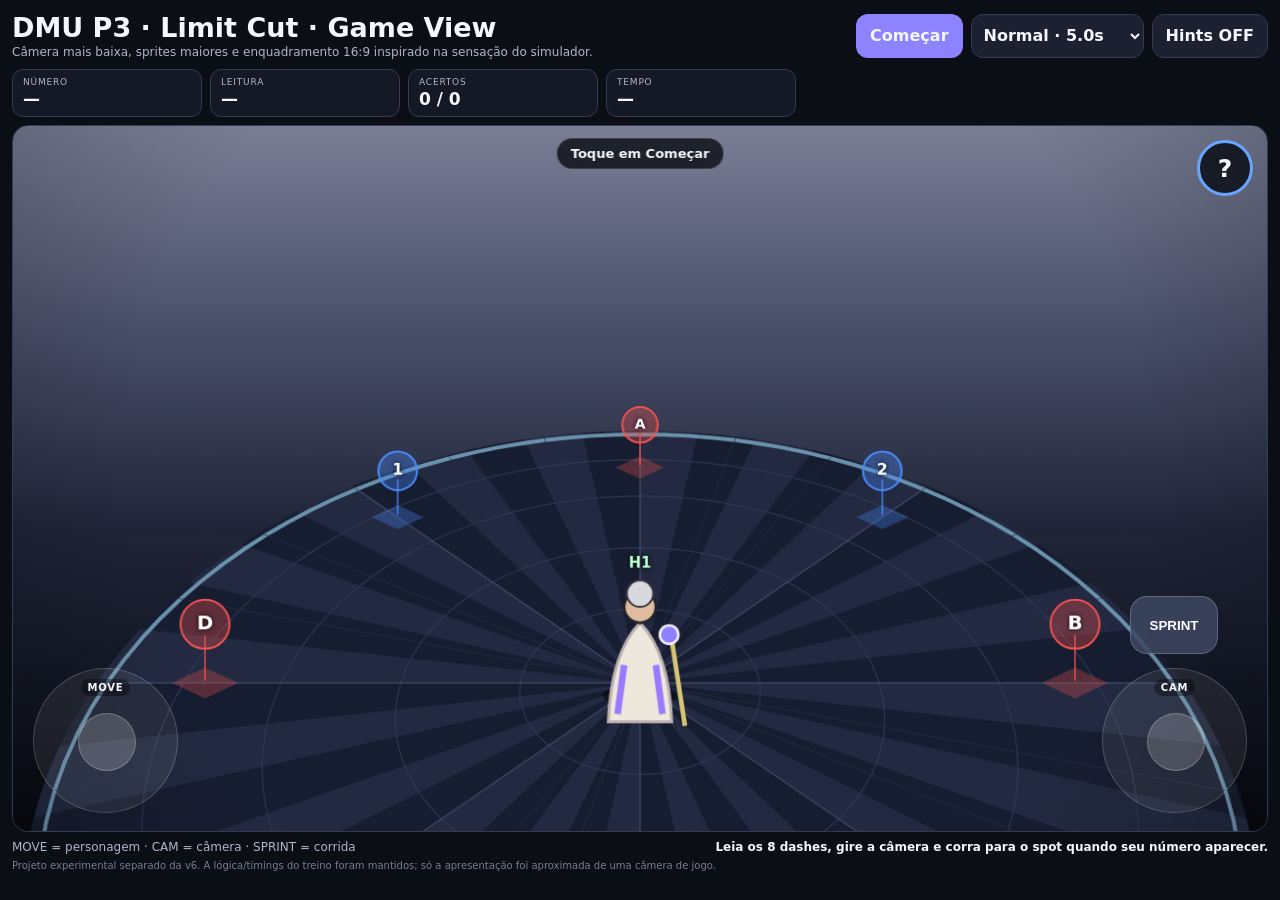
==== index.html @ 50ae3457 "Add DMU Limit Cut Game View prototype" ====
<!doctype html>
<html lang="pt-BR">
<head>
<meta charset="utf-8">
<meta name="viewport" content="width=device-width,initial-scale=1,viewport-fit=cover">
<meta name="theme-color" content="#10131c">
<title>DMU Limit Cut — Game View</title>
<style>
:root{color-scheme:dark;--bg:#0b0e14;--panel:#151a27;--line:#343c52;--text:#f5f7ff;--muted:#aeb6ca;--accent:#8e83ff}
*{box-sizing:border-box}html,body{margin:0;background:var(--bg);color:var(--text);font-family:Inter,system-ui,-apple-system,"Segoe UI",sans-serif;overscroll-behavior:none}body{padding:12px}.app{width:min(1420px,100%);margin:auto}.top{display:flex;justify-content:space-between;gap:12px;align-items:center;flex-wrap:wrap;margin-bottom:10px}.title{font-size:clamp(19px,3vw,27px);font-weight:900}.sub{font-size:12px;color:var(--muted);margin-top:2px}.tools{display:flex;gap:8px;flex-wrap:wrap}.tools>*{min-height:44px;border:1px solid var(--line);border-radius:12px;background:#1b2130;color:var(--text);font:inherit;font-weight:700;padding:0 13px}.tools button.primary{background:var(--accent);border-color:transparent}.tools select{padding:0 8px}.hud{display:grid;grid-template-columns:repeat(4,minmax(0,190px));gap:8px;margin-bottom:8px}.card{background:rgba(21,26,39,.94);border:1px solid var(--line);border-radius:11px;padding:7px 10px}.k{font-size:9px;color:var(--muted);text-transform:uppercase;letter-spacing:.09em}.v{font-size:17px;font-weight:900;margin-top:2px}.stage{position:relative;overflow:hidden;border:1px solid var(--line);border-radius:16px;background:#080a10;touch-action:none;user-select:none}.stage canvas{display:block;width:100%;height:auto;aspect-ratio:16/9}.banner{position:absolute;top:12px;left:50%;transform:translateX(-50%);padding:7px 13px;border-radius:999px;background:rgba(7,9,15,.78);border:1px solid rgba(255,255,255,.14);backdrop-filter:blur(7px);font-size:13px;font-weight:900;pointer-events:none}.badge{position:absolute;right:14px;top:14px;width:56px;height:56px;border-radius:50%;display:grid;place-items:center;background:rgba(15,19,29,.9);border:3px solid #68a5ff;font-size:25px;font-weight:900;pointer-events:none}.badge.even{border-color:#ff667b}.joy{position:absolute;bottom:18px;width:145px;height:145px;border-radius:50%;background:rgba(255,255,255,.07);border:1px solid rgba(255,255,255,.18);touch-action:none}.joy.move{left:20px}.joy.cam{right:20px}.joy:after{content:"";position:absolute;left:50%;top:50%;width:56px;height:56px;margin:-28px;border-radius:50%;background:rgba(255,255,255,.18);border:1px solid rgba(255,255,255,.22);transform:translate(var(--jx,0),var(--jy,0))}.jl{position:absolute;top:10px;left:50%;transform:translateX(-50%);font-size:10px;font-weight:900;letter-spacing:.08em;background:rgba(0,0,0,.38);padding:3px 7px;border-radius:99px}.sprint{position:absolute;right:49px;bottom:177px;width:88px;height:58px;border-radius:17px;border:1px solid rgba(255,255,255,.2);background:rgba(62,72,98,.86);color:white;font-weight:900}.sprint.on{background:#8e83ff}.info{display:flex;justify-content:space-between;gap:12px;margin-top:8px;color:var(--muted);font-size:12px}.msg{font-weight:750;color:var(--text);text-align:right}.credit{font-size:10px;color:#747d92;margin-top:6px}@media(max-width:700px){body{padding:6px}.hud{grid-template-columns:repeat(4,1fr)}.card{padding:5px 6px}.v{font-size:13px}.k{font-size:8px}.top{margin-bottom:6px}.title{font-size:17px}.sub{display:none}.tools{width:100%}.tools>*{flex:1 1 auto;min-height:38px;font-size:12px}.joy{width:100px;height:100px;bottom:8px}.joy.move{left:8px}.joy.cam{right:8px}.joy:after{width:42px;height:42px;margin:-21px}.jl{top:5px;font-size:8px}.sprint{right:25px;bottom:116px;width:64px;height:42px;font-size:10px}.info{display:block}.msg{text-align:left;margin-top:3px}.stage:before{content:"Melhor em modo paisagem";position:absolute;left:50%;bottom:5px;transform:translateX(-50%);font-size:8px;background:rgba(0,0,0,.42);padding:2px 6px;border-radius:99px;pointer-events:none}}
</style>
</head>
<body>
<div class="app">
  <div class="top">
    <div><div class="title">DMU P3 · Limit Cut · Game View</div><div class="sub">Câmera mais baixa, sprites maiores e enquadramento 16:9 inspirado na sensação do simulador.</div></div>
    <div class="tools"><button class="primary" id="start">Começar</button><select id="difficulty"><option value="6500">Learning · 6.5s</option><option value="5000" selected>Normal · 5.0s</option><option value="4000">Tight · 4.0s</option></select><button id="hint">Hints OFF</button></div>
  </div>
  <div class="hud"><div class="card"><div class="k">Número</div><div class="v" id="num">—</div></div><div class="card"><div class="k">Leitura</div><div class="v" id="spin">—</div></div><div class="card"><div class="k">Acertos</div><div class="v" id="score">0 / 0</div></div><div class="card"><div class="k">Tempo</div><div class="v" id="time">—</div></div></div>
  <div class="stage" id="stage" tabindex="0">
    <canvas id="game" width="1280" height="720"></canvas><div class="banner" id="banner">Toque em Começar</div><div class="badge" id="badge">?</div>
    <div class="joy move" id="move"><div class="jl">MOVE</div></div><div class="joy cam" id="cam"><div class="jl">CAM</div></div><button class="sprint" id="sprint">SPRINT</button>
  </div>
  <div class="info"><div>MOVE = personagem · CAM = câmera · SPRINT = corrida</div><div class="msg" id="msg">Leia os 8 dashes, gire a câmera e corra para o spot quando seu número aparecer.</div></div>
  <div class="credit">Projeto experimental separado da v6. A lógica/timings do treino foram mantidos; só a apresentação foi aproximada de uma câmera de jogo.</div>
</div>
<script>
(()=>{'use strict';
const $=id=>document.getElementById(id),cv=$('game'),c=cv.getContext('2d'),stage=$('stage'),start=$('start'),difficulty=$('difficulty'),hint=$('hint'),sprint=$('sprint'),move=$('move'),cam=$('cam'),banner=$('banner'),badge=$('badge'),num=$('num'),spin=$('spin'),score=$('score'),time=$('time'),msg=$('msg');
const W=1280,H=720,R=100,DODGE=81,SAFE=16,PREP=1600,DASHMS=760,DASHES=8,marks=[['A',0],['2',45],['B',90],['3',135],['C',180],['4',225],['D',270],['1',315]],cols={A:'#ef5350',B:'#ef5350',C:'#ef5350',D:'#ef5350','1':'#4b8cff','2':'#4b8cff','3':'#4b8cff','4':'#4b8cff'};
const st={phase:'idle',sc:null,p:{x:0,z:0},yaw:0,jx:0,jy:0,cx:0,mp:null,cp:null,keys:new Set(),sprint:0,prep:0,dstart:0,dend:0,snap:0,moveMs:5000,dash:0,hints:false,ok:0,tries:0,entered:null,on:false,last:performance.now()};
const norm=a=>((a%360)+360)%360,clamp=(v,a,b)=>Math.max(a,Math.min(b,v)),pt=(a,r)=>{a*=Math.PI/180;return{x:r*Math.sin(a),z:-r*Math.cos(a)}},rel=a=>norm(a+180),dist=(a,b)=>Math.hypot(a.x-b.x,a.z-b.z);
function solve(o,rot,n){return norm(rel(o)+(rot==='CCW'?1:-1)*(45*n-22.5))}function deal(){const o=marks[Math.floor(Math.random()*8)][1],rot=Math.random()<.5?'CW':'CCW',n=1+Math.floor(Math.random()*8);return{o,rot,n,t:solve(o,rot,n)}}
function round(){const now=performance.now();st.sc=deal();st.phase='prep';st.p={x:0,z:0};st.yaw=0;st.moveMs=Math.max(3000,+difficulty.value||5000);st.prep=now+PREP;st.dash=0;st.entered=null;st.on=false;st.sprint=0;sprint.classList.remove('on');badge.textContent='?';badge.classList.remove('even');num.textContent=spin.textContent='—';time.textContent='READY';banner.textContent='GET READY';msg.textContent='Use MOVE para andar e CAM para girar a câmera.';start.textContent='Retry';stage.focus({preventScroll:true})}
function read(now){st.phase='read';st.dstart=now;st.dend=now+DASHES*DASHMS;st.dash=1;banner.textContent='WATCH THE DASHES';spin.textContent=st.hints?st.sc.rot:'WATCH';time.textContent='READ';msg.textContent='Observe o primeiro dash e descubra sozinho o sentido do giro.'}
function go(now){st.phase='move';st.snap=now+st.moveMs;st.entered=null;badge.textContent=st.sc.n;badge.classList.toggle('even',st.sc.n%2===0);num.textContent='#'+st.sc.n;spin.textContent=st.hints?st.sc.rot:'DECIDE';banner.textContent='#'+st.sc.n+' — MOVE';msg.textContent='Resolva o número e corra para o spot antes do snapshot.'}
function finish(now){const t=pt(st.sc.t,DODGE),d=dist(st.p,t),ok=d<=SAFE;st.phase='result';st.tries++;if(ok)st.ok++;score.textContent=st.ok+' / '+st.tries;banner.textContent=ok?'✓ SAFE':'✕ WIPE';spin.textContent=st.sc.rot;const r=st.entered?(st.entered-(st.snap-st.moveMs))/1000:null;time.textContent=r!=null?r.toFixed(2)+'s':'—';msg.textContent=ok?'Acertou #'+st.sc.n+(r!=null?' · '+r.toFixed(2)+'s':'')+'.':'Wipe — o spot correto foi revelado.'}
function rotate(d){st.yaw+=d;if(Math.abs(st.yaw)>Math.PI*4)st.yaw=Math.atan2(Math.sin(st.yaw),Math.cos(st.yaw))}
function update(dt,now){let x=st.jx,y=st.jy;if(st.keys.has('a')||st.keys.has('arrowleft'))x--;if(st.keys.has('d')||st.keys.has('arrowright'))x++;if(st.keys.has('w')||st.keys.has('arrowup'))y--;if(st.keys.has('s')||st.keys.has('arrowdown'))y++;let m=Math.hypot(x,y);if(m>1){x/=m;y/=m}if(Math.abs(st.cx)>.12)rotate(st.cx*dt*2.6);const ca=Math.cos(st.yaw),sa=Math.sin(st.yaw),spd=now<st.sprint?95:68;if(st.phase!=='result'){st.p.x+=(ca*x+sa*y)*spd*dt;st.p.z+=(-sa*x+ca*y)*spd*dt;let r=Math.hypot(st.p.x,st.p.z);if(r>R-4){st.p.x*=96/r;st.p.z*=96/r}}if(st.phase==='prep'&&now>=st.prep)read(now);if(st.phase==='read'){let e=Math.max(0,now-st.dstart);st.dash=Math.min(8,Math.floor(e/DASHMS)+1);banner.textContent='DASH '+st.dash+' / 8';time.textContent='D'+st.dash;spin.textContent=st.hints?st.sc.rot:'WATCH';if(now>=st.dend)go(now)}else if(st.phase==='move'){let t=pt(st.sc.t,DODGE);st.on=dist(st.p,t)<=SAFE;if(st.on&&st.entered==null)st.entered=now;let rem=Math.max(0,st.snap-now);time.textContent=(rem/1000).toFixed(1)+'s';banner.textContent=rem<=3000&&rem>0?Math.ceil(rem/1000)+'… '+(st.on?'SPOT OK':'MOVE'):st.on?'✓ SPOT OK — HOLD':'#'+st.sc.n+' — MOVE';if(now>=st.snap)finish(now)}}
function camcoord(x,z){let dx=x-st.p.x,dz=z-st.p.z,ca=Math.cos(st.yaw),sa=Math.sin(st.yaw);return{right:ca*dx-sa*dz,forward:-sa*dx-ca*dz}}
function proj(x,z,h=0){let q=camcoord(x,z),s=clamp(1/(1+q.forward/210),.48,2.05);return{x:W/2+q.right*5.55*s,y:H*.79-q.forward*3.8*s-h*1.42*s,s,d:q.forward}}
function poly(p,fill,stroke,w=1,a=1){if(p.length<3)return;c.save();c.globalAlpha=a;c.beginPath();c.moveTo(p[0].x,p[0].y);for(let i=1;i<p.length;i++)c.lineTo(p[i].x,p[i].y);c.closePath();if(fill){c.fillStyle=fill;c.fill()}if(stroke){c.strokeStyle=stroke;c.lineWidth=w;c.stroke()}c.restore()}function line(p,col,w=1,a=1){c.save();c.globalAlpha=a;c.strokeStyle=col;c.lineWidth=w;c.lineJoin='round';c.lineCap='round';c.beginPath();c.moveTo(p[0].x,p[0].y);for(let i=1;i<p.length;i++)c.lineTo(p[i].x,p[i].y);c.stroke();c.restore()}function circ(x,y,r,fill,stroke=null,w=1,a=1){c.save();c.globalAlpha=a;c.beginPath();c.arc(x,y,r,0,Math.PI*2);c.fillStyle=fill;c.fill();if(stroke){c.strokeStyle=stroke;c.lineWidth=w;c.stroke()}c.restore()}function ell(x,y,rx,ry,fill,a=1){c.save();c.globalAlpha=a;c.beginPath();c.ellipse(x,y,rx,ry,0,0,Math.PI*2);c.fillStyle=fill;c.fill();c.restore()}function txt(t,x,y,size,col='#fff',weight='800'){c.save();c.fillStyle=col;c.font=weight+' '+size+'px system-ui';c.textAlign='center';c.textBaseline='middle';c.shadowColor='rgba(0,0,0,.85)';c.shadowBlur=5;c.fillText(t,x,y);c.restore()}
function gc(x,z,r,fill,stroke,w=1,a=1){let p=[];for(let i=0;i<40;i++){let q=i/40*Math.PI*2;p.push(proj(x+Math.cos(q)*r,z+Math.sin(q)*r))}poly(p,fill,stroke,w,a)}function lane(a,b,half,on){let dx=b.x-a.x,dz=b.z-a.z,L=Math.hypot(dx,dz)||1,nx=-dz/L*half,nz=dx/L*half;poly([proj(a.x+nx,a.z+nz),proj(b.x+nx,b.z+nz),proj(b.x-nx,b.z-nz),proj(a.x-nx,a.z-nz)],on?'rgba(190,74,234,.34)':'rgba(190,74,234,.06)',on?'#e09aff':'#74468c',on?3:1,on?1:.4)}
function floor(){let g=c.createLinearGradient(0,0,0,H);g.addColorStop(0,'#7a7f96');g.addColorStop(.3,'#484e68');g.addColorStop(.57,'#202538');g.addColorStop(1,'#070910');c.fillStyle=g;c.fillRect(0,0,W,H);for(let i=0;i<40;i++){let a0=i/40*Math.PI*2,a1=(i+1)/40*Math.PI*2,p=[proj(0,0)];for(let j=0;j<=4;j++){let a=a0+(a1-a0)*j/4;p.push(proj(Math.cos(a)*R,Math.sin(a)*R))}poly(p,i%2?'#171d30':'#222940')}for(let rr of [22,44,66,84,98]){let p=[];for(let i=0;i<=96;i++){let a=i/96*Math.PI*2;p.push(proj(Math.cos(a)*rr,Math.sin(a)*rr))}line(p,rr===98?'#6f98b4':'#33415d',rr===98?4:1.2,rr===98?.95:.78)}for(let i=0;i<24;i++){let a=i*Math.PI/12;line([proj(0,0),proj(Math.cos(a)*99,Math.sin(a)*99)],i%3===0?'#435673':'#273149',i%3===0?1.5:1,.7)}}
function way(mark,a){let p=pt(a,80),g=proj(p.x,p.z),s=clamp(g.s,.58,1.75),col=cols[mark];c.save();c.translate(g.x,g.y);c.scale(1,.46);c.rotate(Math.PI/4);c.globalAlpha=.3;c.fillStyle=col;c.fillRect(-24*s,-24*s,48*s,48*s);c.restore();line([{x:g.x,y:g.y-3},{x:g.x,y:g.y-48*s}],col,2,.65);circ(g.x,g.y-60*s,25*s,col+'55',col,2);txt(mark,g.x,g.y-60*s,20*s)}
function boss(x,z){let g=proj(x,z),s=clamp(g.s,.62,1.9)*1.38;ell(g.x,g.y+5,34*s,10*s,'rgba(0,0,0,.46)');c.save();c.translate(g.x,g.y-30*s);c.scale(s,s);c.fillStyle='#7b43c4';c.strokeStyle='#e8c5ff';c.lineWidth=2.2;c.beginPath();c.moveTo(0,-48);c.quadraticCurveTo(-21,-31,-20,5);c.lineTo(-34,38);c.lineTo(-10,24);c.lineTo(0,46);c.lineTo(11,23);c.lineTo(34,37);c.lineTo(20,5);c.quadraticCurveTo(20,-31,0,-48);c.fill();c.stroke();c.strokeStyle='#d07dff';c.lineWidth=7;c.beginPath();c.moveTo(-10,-23);c.quadraticCurveTo(-48,-42,-62,-8);c.moveTo(10,-23);c.quadraticCurveTo(48,-42,62,-8);c.stroke();circ(0,-57,11,'#efc5b3','#fff',1.5);c.restore();txt('Kefka',g.x,g.y-104*s,15*s,'#f1dcff')}
function player(){let x=W/2,y=H*.79,b=Math.sin(performance.now()/130)*1.5;ell(x,y+13,38,11,'rgba(0,0,0,.5)');c.save();c.translate(x,y-10+b);c.scale(1.35,1.35);c.fillStyle='#eee8dc';c.strokeStyle='#b9afb1';c.lineWidth=2.2;c.beginPath();c.moveTo(0,-38);c.quadraticCurveTo(-22,-15,-24,37);c.lineTo(24,37);c.quadraticCurveTo(22,-15,0,-38);c.fill();c.stroke();c.strokeStyle='#9a7bff';c.lineWidth=5;c.beginPath();c.moveTo(-12,-6);c.lineTo(-17,31);c.moveTo(12,-6);c.lineTo(17,31);c.stroke();circ(0,-50,12,'#e1bda0','#24232c',2);circ(0,-60,10,'#d8d8df','#3a3944',1.5);c.strokeStyle='#d7c577';c.lineWidth=3.5;c.beginPath();c.moveTo(24,-25);c.lineTo(34,40);c.stroke();circ(22,-29,7,'#8e80ff','#eee9ff',2);c.restore();txt('H1',x,y-122,15,'#baffcf')}
function lc(){if(st.phase!=='move'&&st.phase!=='result')return;let n=st.sc.n,x=W/2,y=H*.79-170;circ(x,y,25,n%2?'#386bbd':'#b52f48','#fff',2);txt(n,x,y,22)}function cast(now){if(!['read','move'].includes(st.phase))return;let p,label;if(st.phase==='read'){p=clamp((now-st.dstart)/(st.dend-st.dstart),0,1);label='Limit Cut — reading dashes'}else{p=1-clamp((st.snap-now)/st.moveMs,0,1);label='Limit Cut — resolve'}let w=420,x=W/2-w/2,y=H-28;c.fillStyle='rgba(8,10,16,.82)';c.fillRect(x-6,y-18,w+12,31);c.fillStyle='#252b40';c.fillRect(x,y,w,9);c.fillStyle=st.phase==='read'?'#7f61dc':'#d0a74c';c.fillRect(x,y,w*p,9);txt(label,W/2,y-9,11)}
function draw(now){c.clearRect(0,0,W,H);floor();if(st.sc&&st.phase!=='prep'&&st.phase!=='idle'){let s=st.sc,step=s.rot==='CW'?45:-45,active=st.phase==='result'?8:Math.max(1,st.dash),e=st.phase==='read'?Math.max(0,now-st.dstart):8*DASHMS,local=st.phase==='read'?Math.min(1,(e%DASHMS)/DASHMS):1;for(let i=0;i<active;i++){let oa=norm(s.o+step*i),a=pt(oa,70),b=pt(norm(oa+180),70);lane(a,b,i===active-1&&st.phase==='read'?7:4.3,i===active-1&&st.phase==='read')}if(st.hints&&st.phase!=='result')for(let i=0;i<8;i++){let q=pt(22.5+i*45,DODGE);gc(q.x,q.z,SAFE,'rgba(255,255,255,.012)','#79829a',1,.55)}let sorted=[...marks].sort((a,b)=>proj(pt(b[1],80).x,pt(b[1],80).z).d-proj(pt(a[1],80).x,pt(a[1],80).z).d);for(let w of sorted)way(w[0],w[1]);if(st.phase==='read'){let i=active-1,oa=norm(s.o+step*i),a=pt(oa,70),b=pt(norm(oa+180),70);boss(a.x+(b.x-a.x)*local,a.z+(b.z-a.z)*local)}else{let oa=norm(s.o+step*7),b=pt(norm(oa+180),70);boss(b.x,b.z)}if(st.hints){let q=pt(rel(s.o),DODGE),g=proj(q.x,q.z);txt('REL N',g.x,g.y-18,12,'#78ecff')}if(st.phase==='result'){let q=pt(s.t,DODGE);gc(q.x,q.z,SAFE,'rgba(255,224,132,.17)','#ffe084',3,.95);let g=proj(q.x,q.z);txt('#'+s.n,g.x,g.y-14,16,'#ffe084')}}else for(let w of marks)way(w[0],w[1]);player();lc();cast(now);let v=c.createRadialGradient(W/2,H*.5,H*.2,W/2,H*.5,W*.7);v.addColorStop(.5,'rgba(0,0,0,0)');v.addColorStop(1,'rgba(0,0,0,.3)');c.fillStyle=v;c.fillRect(0,0,W,H)}
function frame(now){let dt=Math.min(.04,(now-st.last)/1000);st.last=now;update(dt,now);draw(now);requestAnimationFrame(frame)}
function stick(el,e){let r=el.getBoundingClientRect(),cx=r.left+r.width/2,cy=r.top+r.height/2,x=(e.clientX-cx)/(r.width*.36),y=(e.clientY-cy)/(r.height*.36),m=Math.hypot(x,y);if(m>1){x/=m;y/=m}return{x,y,r}}function bind(el,type){el.addEventListener('pointerdown',e=>{e.stopPropagation();let s=stick(el,e);if(type==='move'){st.mp=e.pointerId;st.jx=s.x;st.jy=s.y}else{st.cp=e.pointerId;st.cx=s.x}el.setPointerCapture(e.pointerId);el.style.setProperty('--jx',s.x*s.r.width*.24+'px');el.style.setProperty('--jy',s.y*s.r.height*.24+'px');e.preventDefault()});el.addEventListener('pointermove',e=>{let id=type==='move'?st.mp:st.cp;if(e.pointerId!==id)return;let s=stick(el,e);if(type==='move'){st.jx=s.x;st.jy=s.y}else st.cx=s.x;el.style.setProperty('--jx',s.x*s.r.width*.24+'px');el.style.setProperty('--jy',s.y*s.r.height*.24+'px');e.preventDefault()});let up=e=>{if(type==='move'&&e.pointerId===st.mp){st.mp=null;st.jx=st.jy=0}else if(type==='cam'&&e.pointerId===st.cp){st.cp=null;st.cx=0}else return;el.style.setProperty('--jx','0');el.style.setProperty('--jy','0')};el.addEventListener('pointerup',up);el.addEventListener('pointercancel',up)}bind(move,'move');bind(cam,'cam');
sprint.addEventListener('pointerdown',e=>{e.stopPropagation();let now=performance.now();if(now>=st.sprint){st.sprint=now+2600;sprint.classList.add('on');setTimeout(()=>sprint.classList.remove('on'),2650)}e.preventDefault()});start.addEventListener('click',round);hint.addEventListener('click',()=>{st.hints=!st.hints;hint.textContent=st.hints?'Hints ON':'Hints OFF';if(st.sc)spin.textContent=st.hints?st.sc.rot:(st.phase==='result'?st.sc.rot:st.phase==='read'?'WATCH':st.phase==='move'?'DECIDE':'—')});window.addEventListener('keydown',e=>{let k=e.key.toLowerCase();if(['w','a','s','d','arrowleft','arrowright','arrowup','arrowdown'].includes(k)){st.keys.add(k);e.preventDefault()}if(k==='q')rotate(-.18);if(k==='e')rotate(.18);if((k==='r'||k==='enter'||k===' ')&&!e.repeat){round();e.preventDefault()}},{passive:false});window.addEventListener('keyup',e=>st.keys.delete(e.key.toLowerCase()));draw(performance.now());requestAnimationFrame(frame);
})();
</script>
</body>
</html>
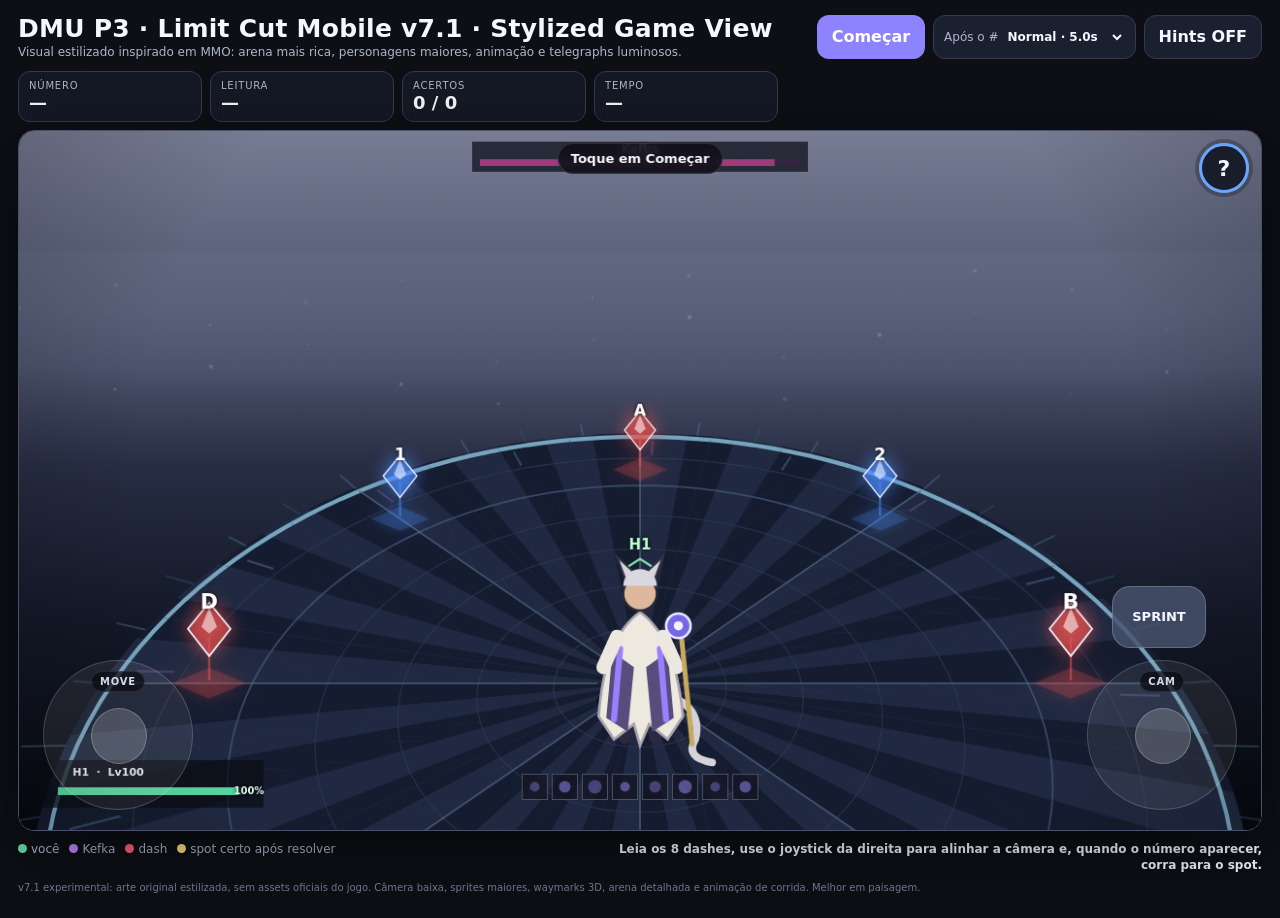
==== commit db77ca03: "Upgrade experimental trainer to stylized v7.1" ====
--- a/index.html
+++ b/index.html
@@ -1,56 +1,63 @@
 <!doctype html>
 <html lang="pt-BR">
 <head>
-<meta charset="utf-8">
-<meta name="viewport" content="width=device-width,initial-scale=1,viewport-fit=cover">
-<meta name="theme-color" content="#10131c">
-<title>DMU Limit Cut — Game View</title>
-<style>
-:root{color-scheme:dark;--bg:#0b0e14;--panel:#151a27;--line:#343c52;--text:#f5f7ff;--muted:#aeb6ca;--accent:#8e83ff}
-*{box-sizing:border-box}html,body{margin:0;background:var(--bg);color:var(--text);font-family:Inter,system-ui,-apple-system,"Segoe UI",sans-serif;overscroll-behavior:none}body{padding:12px}.app{width:min(1420px,100%);margin:auto}.top{display:flex;justify-content:space-between;gap:12px;align-items:center;flex-wrap:wrap;margin-bottom:10px}.title{font-size:clamp(19px,3vw,27px);font-weight:900}.sub{font-size:12px;color:var(--muted);margin-top:2px}.tools{display:flex;gap:8px;flex-wrap:wrap}.tools>*{min-height:44px;border:1px solid var(--line);border-radius:12px;background:#1b2130;color:var(--text);font:inherit;font-weight:700;padding:0 13px}.tools button.primary{background:var(--accent);border-color:transparent}.tools select{padding:0 8px}.hud{display:grid;grid-template-columns:repeat(4,minmax(0,190px));gap:8px;margin-bottom:8px}.card{background:rgba(21,26,39,.94);border:1px solid var(--line);border-radius:11px;padding:7px 10px}.k{font-size:9px;color:var(--muted);text-transform:uppercase;letter-spacing:.09em}.v{font-size:17px;font-weight:900;margin-top:2px}.stage{position:relative;overflow:hidden;border:1px solid var(--line);border-radius:16px;background:#080a10;touch-action:none;user-select:none}.stage canvas{display:block;width:100%;height:auto;aspect-ratio:16/9}.banner{position:absolute;top:12px;left:50%;transform:translateX(-50%);padding:7px 13px;border-radius:999px;background:rgba(7,9,15,.78);border:1px solid rgba(255,255,255,.14);backdrop-filter:blur(7px);font-size:13px;font-weight:900;pointer-events:none}.badge{position:absolute;right:14px;top:14px;width:56px;height:56px;border-radius:50%;display:grid;place-items:center;background:rgba(15,19,29,.9);border:3px solid #68a5ff;font-size:25px;font-weight:900;pointer-events:none}.badge.even{border-color:#ff667b}.joy{position:absolute;bottom:18px;width:145px;height:145px;border-radius:50%;background:rgba(255,255,255,.07);border:1px solid rgba(255,255,255,.18);touch-action:none}.joy.move{left:20px}.joy.cam{right:20px}.joy:after{content:"";position:absolute;left:50%;top:50%;width:56px;height:56px;margin:-28px;border-radius:50%;background:rgba(255,255,255,.18);border:1px solid rgba(255,255,255,.22);transform:translate(var(--jx,0),var(--jy,0))}.jl{position:absolute;top:10px;left:50%;transform:translateX(-50%);font-size:10px;font-weight:900;letter-spacing:.08em;background:rgba(0,0,0,.38);padding:3px 7px;border-radius:99px}.sprint{position:absolute;right:49px;bottom:177px;width:88px;height:58px;border-radius:17px;border:1px solid rgba(255,255,255,.2);background:rgba(62,72,98,.86);color:white;font-weight:900}.sprint.on{background:#8e83ff}.info{display:flex;justify-content:space-between;gap:12px;margin-top:8px;color:var(--muted);font-size:12px}.msg{font-weight:750;color:var(--text);text-align:right}.credit{font-size:10px;color:#747d92;margin-top:6px}@media(max-width:700px){body{padding:6px}.hud{grid-template-columns:repeat(4,1fr)}.card{padding:5px 6px}.v{font-size:13px}.k{font-size:8px}.top{margin-bottom:6px}.title{font-size:17px}.sub{display:none}.tools{width:100%}.tools>*{flex:1 1 auto;min-height:38px;font-size:12px}.joy{width:100px;height:100px;bottom:8px}.joy.move{left:8px}.joy.cam{right:8px}.joy:after{width:42px;height:42px;margin:-21px}.jl{top:5px;font-size:8px}.sprint{right:25px;bottom:116px;width:64px;height:42px;font-size:10px}.info{display:block}.msg{text-align:left;margin-top:3px}.stage:before{content:"Melhor em modo paisagem";position:absolute;left:50%;bottom:5px;transform:translateX(-50%);font-size:8px;background:rgba(0,0,0,.42);padding:2px 6px;border-radius:99px;pointer-events:none}}
-</style>
+<meta charset="utf-8" />
+<meta name="viewport" content="width=device-width, initial-scale=1, viewport-fit=cover" />
+<meta name="theme-color" content="#11131a" />
+<title>DMU P3 Limit Cut — Mobile Sim</title>
+<link rel="stylesheet" href="style.css">
 </head>
 <body>
 <div class="app">
   <div class="top">
-    <div><div class="title">DMU P3 · Limit Cut · Game View</div><div class="sub">Câmera mais baixa, sprites maiores e enquadramento 16:9 inspirado na sensação do simulador.</div></div>
-    <div class="tools"><button class="primary" id="start">Começar</button><select id="difficulty"><option value="6500">Learning · 6.5s</option><option value="5000" selected>Normal · 5.0s</option><option value="4000">Tight · 4.0s</option></select><button id="hint">Hints OFF</button></div>
+    <div>
+      <div class="title">DMU P3 · Limit Cut Mobile v7.1 · Stylized Game View</div>
+      <div class="sub">Visual estilizado inspirado em MMO: arena mais rica, personagens maiores, animação e telegraphs luminosos.</div>
+    </div>
+    <div class="toolbar">
+      <button id="startBtn" class="primary" type="button">Começar</button>
+      <div class="selectWrap">Após o #
+        <select id="difficulty" aria-label="Janela de leitura">
+          <option value="6500">Learning · 6.5s</option>
+          <option value="5000" selected>Normal · 5.0s</option>
+          <option value="4000">Tight · 4.0s</option>
+        </select>
+      </div>
+      <button id="hintBtn" type="button" aria-pressed="false">Hints OFF</button>
+    </div>
   </div>
-  <div class="hud"><div class="card"><div class="k">Número</div><div class="v" id="num">—</div></div><div class="card"><div class="k">Leitura</div><div class="v" id="spin">—</div></div><div class="card"><div class="k">Acertos</div><div class="v" id="score">0 / 0</div></div><div class="card"><div class="k">Tempo</div><div class="v" id="time">—</div></div></div>
-  <div class="stage" id="stage" tabindex="0">
-    <canvas id="game" width="1280" height="720"></canvas><div class="banner" id="banner">Toque em Começar</div><div class="badge" id="badge">?</div>
-    <div class="joy move" id="move"><div class="jl">MOVE</div></div><div class="joy cam" id="cam"><div class="jl">CAM</div></div><button class="sprint" id="sprint">SPRINT</button>
+
+  <div class="hud">
+    <div class="card"><div class="k">Número</div><div class="v" id="numHud">—</div></div>
+    <div class="card"><div class="k">Leitura</div><div class="v" id="spinHud">—</div></div>
+    <div class="card"><div class="k">Acertos</div><div class="v" id="scoreHud">0 / 0</div></div>
+    <div class="card"><div class="k">Tempo</div><div class="v" id="timeHud">—</div></div>
   </div>
-  <div class="info"><div>MOVE = personagem · CAM = câmera · SPRINT = corrida</div><div class="msg" id="msg">Leia os 8 dashes, gire a câmera e corra para o spot quando seu número aparecer.</div></div>
-  <div class="credit">Projeto experimental separado da v6. A lógica/timings do treino foram mantidos; só a apresentação foi aproximada de uma câmera de jogo.</div>
+
+  <div class="stage" id="stage" tabindex="0" aria-label="Arena do simulador">
+    <canvas id="game" width="1280" height="720"></canvas>
+    <div class="banner" id="banner">Toque em Começar</div>
+    <div class="lcBadge" id="lcBadge">?</div>
+    <div class="joy" id="joy" aria-label="Joystick virtual de movimento"><div class="joyLabel">MOVE</div></div>
+    <div class="camJoy" id="camJoy" aria-label="Joystick virtual de câmera"><div class="joyLabel">CAM</div></div>
+    <button class="sprint" id="sprintBtn" type="button">SPRINT</button>
+  </div>
+
+  <div class="help">
+    <div class="legend">
+      <span><span class="dot" style="background:#66d9a6"></span>você</span>
+      <span><span class="dot" style="background:#c086ff"></span>Kefka</span>
+      <span><span class="dot" style="background:#ff6478"></span>dash</span>
+      <span><span class="dot" style="background:#ffe084"></span>spot certo após resolver</span>
+    </div>
+    <div class="msg" id="msg">Leia os 8 dashes, use o joystick da direita para alinhar a câmera e, quando o número aparecer, corra para o spot.</div>
+  </div>
+  <div class="credit">v7.1 experimental: arte original estilizada, sem assets oficiais do jogo. Câmera baixa, sprites maiores, waymarks 3D, arena detalhada e animação de corrida. Melhor em paisagem.</div>
 </div>
-<script>
-(()=>{'use strict';
-const $=id=>document.getElementById(id),cv=$('game'),c=cv.getContext('2d'),stage=$('stage'),start=$('start'),difficulty=$('difficulty'),hint=$('hint'),sprint=$('sprint'),move=$('move'),cam=$('cam'),banner=$('banner'),badge=$('badge'),num=$('num'),spin=$('spin'),score=$('score'),time=$('time'),msg=$('msg');
-const W=1280,H=720,R=100,DODGE=81,SAFE=16,PREP=1600,DASHMS=760,DASHES=8,marks=[['A',0],['2',45],['B',90],['3',135],['C',180],['4',225],['D',270],['1',315]],cols={A:'#ef5350',B:'#ef5350',C:'#ef5350',D:'#ef5350','1':'#4b8cff','2':'#4b8cff','3':'#4b8cff','4':'#4b8cff'};
-const st={phase:'idle',sc:null,p:{x:0,z:0},yaw:0,jx:0,jy:0,cx:0,mp:null,cp:null,keys:new Set(),sprint:0,prep:0,dstart:0,dend:0,snap:0,moveMs:5000,dash:0,hints:false,ok:0,tries:0,entered:null,on:false,last:performance.now()};
-const norm=a=>((a%360)+360)%360,clamp=(v,a,b)=>Math.max(a,Math.min(b,v)),pt=(a,r)=>{a*=Math.PI/180;return{x:r*Math.sin(a),z:-r*Math.cos(a)}},rel=a=>norm(a+180),dist=(a,b)=>Math.hypot(a.x-b.x,a.z-b.z);
-function solve(o,rot,n){return norm(rel(o)+(rot==='CCW'?1:-1)*(45*n-22.5))}function deal(){const o=marks[Math.floor(Math.random()*8)][1],rot=Math.random()<.5?'CW':'CCW',n=1+Math.floor(Math.random()*8);return{o,rot,n,t:solve(o,rot,n)}}
-function round(){const now=performance.now();st.sc=deal();st.phase='prep';st.p={x:0,z:0};st.yaw=0;st.moveMs=Math.max(3000,+difficulty.value||5000);st.prep=now+PREP;st.dash=0;st.entered=null;st.on=false;st.sprint=0;sprint.classList.remove('on');badge.textContent='?';badge.classList.remove('even');num.textContent=spin.textContent='—';time.textContent='READY';banner.textContent='GET READY';msg.textContent='Use MOVE para andar e CAM para girar a câmera.';start.textContent='Retry';stage.focus({preventScroll:true})}
-function read(now){st.phase='read';st.dstart=now;st.dend=now+DASHES*DASHMS;st.dash=1;banner.textContent='WATCH THE DASHES';spin.textContent=st.hints?st.sc.rot:'WATCH';time.textContent='READ';msg.textContent='Observe o primeiro dash e descubra sozinho o sentido do giro.'}
-function go(now){st.phase='move';st.snap=now+st.moveMs;st.entered=null;badge.textContent=st.sc.n;badge.classList.toggle('even',st.sc.n%2===0);num.textContent='#'+st.sc.n;spin.textContent=st.hints?st.sc.rot:'DECIDE';banner.textContent='#'+st.sc.n+' — MOVE';msg.textContent='Resolva o número e corra para o spot antes do snapshot.'}
-function finish(now){const t=pt(st.sc.t,DODGE),d=dist(st.p,t),ok=d<=SAFE;st.phase='result';st.tries++;if(ok)st.ok++;score.textContent=st.ok+' / '+st.tries;banner.textContent=ok?'✓ SAFE':'✕ WIPE';spin.textContent=st.sc.rot;const r=st.entered?(st.entered-(st.snap-st.moveMs))/1000:null;time.textContent=r!=null?r.toFixed(2)+'s':'—';msg.textContent=ok?'Acertou #'+st.sc.n+(r!=null?' · '+r.toFixed(2)+'s':'')+'.':'Wipe — o spot correto foi revelado.'}
-function rotate(d){st.yaw+=d;if(Math.abs(st.yaw)>Math.PI*4)st.yaw=Math.atan2(Math.sin(st.yaw),Math.cos(st.yaw))}
-function update(dt,now){let x=st.jx,y=st.jy;if(st.keys.has('a')||st.keys.has('arrowleft'))x--;if(st.keys.has('d')||st.keys.has('arrowright'))x++;if(st.keys.has('w')||st.keys.has('arrowup'))y--;if(st.keys.has('s')||st.keys.has('arrowdown'))y++;let m=Math.hypot(x,y);if(m>1){x/=m;y/=m}if(Math.abs(st.cx)>.12)rotate(st.cx*dt*2.6);const ca=Math.cos(st.yaw),sa=Math.sin(st.yaw),spd=now<st.sprint?95:68;if(st.phase!=='result'){st.p.x+=(ca*x+sa*y)*spd*dt;st.p.z+=(-sa*x+ca*y)*spd*dt;let r=Math.hypot(st.p.x,st.p.z);if(r>R-4){st.p.x*=96/r;st.p.z*=96/r}}if(st.phase==='prep'&&now>=st.prep)read(now);if(st.phase==='read'){let e=Math.max(0,now-st.dstart);st.dash=Math.min(8,Math.floor(e/DASHMS)+1);banner.textContent='DASH '+st.dash+' / 8';time.textContent='D'+st.dash;spin.textContent=st.hints?st.sc.rot:'WATCH';if(now>=st.dend)go(now)}else if(st.phase==='move'){let t=pt(st.sc.t,DODGE);st.on=dist(st.p,t)<=SAFE;if(st.on&&st.entered==null)st.entered=now;let rem=Math.max(0,st.snap-now);time.textContent=(rem/1000).toFixed(1)+'s';banner.textContent=rem<=3000&&rem>0?Math.ceil(rem/1000)+'… '+(st.on?'SPOT OK':'MOVE'):st.on?'✓ SPOT OK — HOLD':'#'+st.sc.n+' — MOVE';if(now>=st.snap)finish(now)}}
-function camcoord(x,z){let dx=x-st.p.x,dz=z-st.p.z,ca=Math.cos(st.yaw),sa=Math.sin(st.yaw);return{right:ca*dx-sa*dz,forward:-sa*dx-ca*dz}}
-function proj(x,z,h=0){let q=camcoord(x,z),s=clamp(1/(1+q.forward/210),.48,2.05);return{x:W/2+q.right*5.55*s,y:H*.79-q.forward*3.8*s-h*1.42*s,s,d:q.forward}}
-function poly(p,fill,stroke,w=1,a=1){if(p.length<3)return;c.save();c.globalAlpha=a;c.beginPath();c.moveTo(p[0].x,p[0].y);for(let i=1;i<p.length;i++)c.lineTo(p[i].x,p[i].y);c.closePath();if(fill){c.fillStyle=fill;c.fill()}if(stroke){c.strokeStyle=stroke;c.lineWidth=w;c.stroke()}c.restore()}function line(p,col,w=1,a=1){c.save();c.globalAlpha=a;c.strokeStyle=col;c.lineWidth=w;c.lineJoin='round';c.lineCap='round';c.beginPath();c.moveTo(p[0].x,p[0].y);for(let i=1;i<p.length;i++)c.lineTo(p[i].x,p[i].y);c.stroke();c.restore()}function circ(x,y,r,fill,stroke=null,w=1,a=1){c.save();c.globalAlpha=a;c.beginPath();c.arc(x,y,r,0,Math.PI*2);c.fillStyle=fill;c.fill();if(stroke){c.strokeStyle=stroke;c.lineWidth=w;c.stroke()}c.restore()}function ell(x,y,rx,ry,fill,a=1){c.save();c.globalAlpha=a;c.beginPath();c.ellipse(x,y,rx,ry,0,0,Math.PI*2);c.fillStyle=fill;c.fill();c.restore()}function txt(t,x,y,size,col='#fff',weight='800'){c.save();c.fillStyle=col;c.font=weight+' '+size+'px system-ui';c.textAlign='center';c.textBaseline='middle';c.shadowColor='rgba(0,0,0,.85)';c.shadowBlur=5;c.fillText(t,x,y);c.restore()}
-function gc(x,z,r,fill,stroke,w=1,a=1){let p=[];for(let i=0;i<40;i++){let q=i/40*Math.PI*2;p.push(proj(x+Math.cos(q)*r,z+Math.sin(q)*r))}poly(p,fill,stroke,w,a)}function lane(a,b,half,on){let dx=b.x-a.x,dz=b.z-a.z,L=Math.hypot(dx,dz)||1,nx=-dz/L*half,nz=dx/L*half;poly([proj(a.x+nx,a.z+nz),proj(b.x+nx,b.z+nz),proj(b.x-nx,b.z-nz),proj(a.x-nx,a.z-nz)],on?'rgba(190,74,234,.34)':'rgba(190,74,234,.06)',on?'#e09aff':'#74468c',on?3:1,on?1:.4)}
-function floor(){let g=c.createLinearGradient(0,0,0,H);g.addColorStop(0,'#7a7f96');g.addColorStop(.3,'#484e68');g.addColorStop(.57,'#202538');g.addColorStop(1,'#070910');c.fillStyle=g;c.fillRect(0,0,W,H);for(let i=0;i<40;i++){let a0=i/40*Math.PI*2,a1=(i+1)/40*Math.PI*2,p=[proj(0,0)];for(let j=0;j<=4;j++){let a=a0+(a1-a0)*j/4;p.push(proj(Math.cos(a)*R,Math.sin(a)*R))}poly(p,i%2?'#171d30':'#222940')}for(let rr of [22,44,66,84,98]){let p=[];for(let i=0;i<=96;i++){let a=i/96*Math.PI*2;p.push(proj(Math.cos(a)*rr,Math.sin(a)*rr))}line(p,rr===98?'#6f98b4':'#33415d',rr===98?4:1.2,rr===98?.95:.78)}for(let i=0;i<24;i++){let a=i*Math.PI/12;line([proj(0,0),proj(Math.cos(a)*99,Math.sin(a)*99)],i%3===0?'#435673':'#273149',i%3===0?1.5:1,.7)}}
-function way(mark,a){let p=pt(a,80),g=proj(p.x,p.z),s=clamp(g.s,.58,1.75),col=cols[mark];c.save();c.translate(g.x,g.y);c.scale(1,.46);c.rotate(Math.PI/4);c.globalAlpha=.3;c.fillStyle=col;c.fillRect(-24*s,-24*s,48*s,48*s);c.restore();line([{x:g.x,y:g.y-3},{x:g.x,y:g.y-48*s}],col,2,.65);circ(g.x,g.y-60*s,25*s,col+'55',col,2);txt(mark,g.x,g.y-60*s,20*s)}
-function boss(x,z){let g=proj(x,z),s=clamp(g.s,.62,1.9)*1.38;ell(g.x,g.y+5,34*s,10*s,'rgba(0,0,0,.46)');c.save();c.translate(g.x,g.y-30*s);c.scale(s,s);c.fillStyle='#7b43c4';c.strokeStyle='#e8c5ff';c.lineWidth=2.2;c.beginPath();c.moveTo(0,-48);c.quadraticCurveTo(-21,-31,-20,5);c.lineTo(-34,38);c.lineTo(-10,24);c.lineTo(0,46);c.lineTo(11,23);c.lineTo(34,37);c.lineTo(20,5);c.quadraticCurveTo(20,-31,0,-48);c.fill();c.stroke();c.strokeStyle='#d07dff';c.lineWidth=7;c.beginPath();c.moveTo(-10,-23);c.quadraticCurveTo(-48,-42,-62,-8);c.moveTo(10,-23);c.quadraticCurveTo(48,-42,62,-8);c.stroke();circ(0,-57,11,'#efc5b3','#fff',1.5);c.restore();txt('Kefka',g.x,g.y-104*s,15*s,'#f1dcff')}
-function player(){let x=W/2,y=H*.79,b=Math.sin(performance.now()/130)*1.5;ell(x,y+13,38,11,'rgba(0,0,0,.5)');c.save();c.translate(x,y-10+b);c.scale(1.35,1.35);c.fillStyle='#eee8dc';c.strokeStyle='#b9afb1';c.lineWidth=2.2;c.beginPath();c.moveTo(0,-38);c.quadraticCurveTo(-22,-15,-24,37);c.lineTo(24,37);c.quadraticCurveTo(22,-15,0,-38);c.fill();c.stroke();c.strokeStyle='#9a7bff';c.lineWidth=5;c.beginPath();c.moveTo(-12,-6);c.lineTo(-17,31);c.moveTo(12,-6);c.lineTo(17,31);c.stroke();circ(0,-50,12,'#e1bda0','#24232c',2);circ(0,-60,10,'#d8d8df','#3a3944',1.5);c.strokeStyle='#d7c577';c.lineWidth=3.5;c.beginPath();c.moveTo(24,-25);c.lineTo(34,40);c.stroke();circ(22,-29,7,'#8e80ff','#eee9ff',2);c.restore();txt('H1',x,y-122,15,'#baffcf')}
-function lc(){if(st.phase!=='move'&&st.phase!=='result')return;let n=st.sc.n,x=W/2,y=H*.79-170;circ(x,y,25,n%2?'#386bbd':'#b52f48','#fff',2);txt(n,x,y,22)}function cast(now){if(!['read','move'].includes(st.phase))return;let p,label;if(st.phase==='read'){p=clamp((now-st.dstart)/(st.dend-st.dstart),0,1);label='Limit Cut — reading dashes'}else{p=1-clamp((st.snap-now)/st.moveMs,0,1);label='Limit Cut — resolve'}let w=420,x=W/2-w/2,y=H-28;c.fillStyle='rgba(8,10,16,.82)';c.fillRect(x-6,y-18,w+12,31);c.fillStyle='#252b40';c.fillRect(x,y,w,9);c.fillStyle=st.phase==='read'?'#7f61dc':'#d0a74c';c.fillRect(x,y,w*p,9);txt(label,W/2,y-9,11)}
-function draw(now){c.clearRect(0,0,W,H);floor();if(st.sc&&st.phase!=='prep'&&st.phase!=='idle'){let s=st.sc,step=s.rot==='CW'?45:-45,active=st.phase==='result'?8:Math.max(1,st.dash),e=st.phase==='read'?Math.max(0,now-st.dstart):8*DASHMS,local=st.phase==='read'?Math.min(1,(e%DASHMS)/DASHMS):1;for(let i=0;i<active;i++){let oa=norm(s.o+step*i),a=pt(oa,70),b=pt(norm(oa+180),70);lane(a,b,i===active-1&&st.phase==='read'?7:4.3,i===active-1&&st.phase==='read')}if(st.hints&&st.phase!=='result')for(let i=0;i<8;i++){let q=pt(22.5+i*45,DODGE);gc(q.x,q.z,SAFE,'rgba(255,255,255,.012)','#79829a',1,.55)}let sorted=[...marks].sort((a,b)=>proj(pt(b[1],80).x,pt(b[1],80).z).d-proj(pt(a[1],80).x,pt(a[1],80).z).d);for(let w of sorted)way(w[0],w[1]);if(st.phase==='read'){let i=active-1,oa=norm(s.o+step*i),a=pt(oa,70),b=pt(norm(oa+180),70);boss(a.x+(b.x-a.x)*local,a.z+(b.z-a.z)*local)}else{let oa=norm(s.o+step*7),b=pt(norm(oa+180),70);boss(b.x,b.z)}if(st.hints){let q=pt(rel(s.o),DODGE),g=proj(q.x,q.z);txt('REL N',g.x,g.y-18,12,'#78ecff')}if(st.phase==='result'){let q=pt(s.t,DODGE);gc(q.x,q.z,SAFE,'rgba(255,224,132,.17)','#ffe084',3,.95);let g=proj(q.x,q.z);txt('#'+s.n,g.x,g.y-14,16,'#ffe084')}}else for(let w of marks)way(w[0],w[1]);player();lc();cast(now);let v=c.createRadialGradient(W/2,H*.5,H*.2,W/2,H*.5,W*.7);v.addColorStop(.5,'rgba(0,0,0,0)');v.addColorStop(1,'rgba(0,0,0,.3)');c.fillStyle=v;c.fillRect(0,0,W,H)}
-function frame(now){let dt=Math.min(.04,(now-st.last)/1000);st.last=now;update(dt,now);draw(now);requestAnimationFrame(frame)}
-function stick(el,e){let r=el.getBoundingClientRect(),cx=r.left+r.width/2,cy=r.top+r.height/2,x=(e.clientX-cx)/(r.width*.36),y=(e.clientY-cy)/(r.height*.36),m=Math.hypot(x,y);if(m>1){x/=m;y/=m}return{x,y,r}}function bind(el,type){el.addEventListener('pointerdown',e=>{e.stopPropagation();let s=stick(el,e);if(type==='move'){st.mp=e.pointerId;st.jx=s.x;st.jy=s.y}else{st.cp=e.pointerId;st.cx=s.x}el.setPointerCapture(e.pointerId);el.style.setProperty('--jx',s.x*s.r.width*.24+'px');el.style.setProperty('--jy',s.y*s.r.height*.24+'px');e.preventDefault()});el.addEventListener('pointermove',e=>{let id=type==='move'?st.mp:st.cp;if(e.pointerId!==id)return;let s=stick(el,e);if(type==='move'){st.jx=s.x;st.jy=s.y}else st.cx=s.x;el.style.setProperty('--jx',s.x*s.r.width*.24+'px');el.style.setProperty('--jy',s.y*s.r.height*.24+'px');e.preventDefault()});let up=e=>{if(type==='move'&&e.pointerId===st.mp){st.mp=null;st.jx=st.jy=0}else if(type==='cam'&&e.pointerId===st.cp){st.cp=null;st.cx=0}else return;el.style.setProperty('--jx','0');el.style.setProperty('--jy','0')};el.addEventListener('pointerup',up);el.addEventListener('pointercancel',up)}bind(move,'move');bind(cam,'cam');
-sprint.addEventListener('pointerdown',e=>{e.stopPropagation();let now=performance.now();if(now>=st.sprint){st.sprint=now+2600;sprint.classList.add('on');setTimeout(()=>sprint.classList.remove('on'),2650)}e.preventDefault()});start.addEventListener('click',round);hint.addEventListener('click',()=>{st.hints=!st.hints;hint.textContent=st.hints?'Hints ON':'Hints OFF';if(st.sc)spin.textContent=st.hints?st.sc.rot:(st.phase==='result'?st.sc.rot:st.phase==='read'?'WATCH':st.phase==='move'?'DECIDE':'—')});window.addEventListener('keydown',e=>{let k=e.key.toLowerCase();if(['w','a','s','d','arrowleft','arrowright','arrowup','arrowdown'].includes(k)){st.keys.add(k);e.preventDefault()}if(k==='q')rotate(-.18);if(k==='e')rotate(.18);if((k==='r'||k==='enter'||k===' ')&&!e.repeat){round();e.preventDefault()}},{passive:false});window.addEventListener('keyup',e=>st.keys.delete(e.key.toLowerCase()));draw(performance.now());requestAnimationFrame(frame);
-})();
-</script>
+
+<script src="core.js"></script>
+<script src="world.js"></script>
+<script src="actors.js"></script>
+<script src="input.js"></script>
 </body>
-</html>+</html>
--- a/style.css
+++ b/style.css
@@ -0,0 +1,69 @@
+:root{
+    color-scheme: dark;
+    --bg:#0d0f15; --panel:#151925; --panel2:#1b2030; --text:#f5f7ff; --muted:#aeb6ca;
+    --accent:#8e83ff; --good:#62d99f; --bad:#ff6f83; --warn:#ffd166; --line:#343b51;
+  }
+  *{box-sizing:border-box}
+  html,body{margin:0;background:var(--bg);color:var(--text);font-family:Inter,ui-sans-serif,system-ui,-apple-system,BlinkMacSystemFont,"Segoe UI",sans-serif;overscroll-behavior:none}
+  body{min-height:100%;padding:12px 12px max(18px,env(safe-area-inset-bottom))}
+  button,select{font:inherit;color:inherit}
+  .app{width:min(1540px,100%);margin:0 auto}
+  .top{display:flex;gap:10px;align-items:center;justify-content:space-between;flex-wrap:wrap;margin-bottom:10px}
+  .title{font-weight:800;letter-spacing:.01em;font-size:clamp(18px,4.5vw,25px)}
+  .sub{color:var(--muted);font-size:12px;margin-top:2px}
+  .toolbar{display:flex;gap:8px;flex-wrap:wrap;align-items:center}
+  button,.selectWrap{border:1px solid var(--line);background:var(--panel2);border-radius:12px;min-height:44px}
+  button{padding:0 14px;font-weight:700;cursor:pointer;-webkit-tap-highlight-color:transparent}
+  button.primary{background:var(--accent);border-color:transparent;color:white}
+  button:active{transform:translateY(1px)}
+  .selectWrap{display:flex;align-items:center;padding:0 10px;color:var(--muted);font-size:12px}
+  select{background:transparent;border:0;outline:0;font-weight:700;color:var(--text);margin-left:5px}
+  .hud{display:grid;grid-template-columns:repeat(4,1fr);gap:8px;margin-bottom:8px}
+  .card{background:var(--panel);border:1px solid var(--line);border-radius:12px;padding:8px 10px;min-width:0}
+  .k{font-size:10px;color:var(--muted);text-transform:uppercase;letter-spacing:.08em}
+  .v{font-weight:800;font-size:18px;white-space:nowrap;overflow:hidden;text-overflow:ellipsis;margin-top:1px}
+  .stage{position:relative;border-radius:18px;overflow:hidden;border:1px solid #49516b;background:#080a10;box-shadow:0 18px 70px rgba(0,0,0,.45),inset 0 0 0 1px rgba(255,255,255,.025);touch-action:none;user-select:none;-webkit-user-select:none}
+  canvas{width:100%;height:auto;display:block;aspect-ratio:16/9;background:#080a10}
+  .banner{position:absolute;left:50%;top:12px;transform:translateX(-50%);background:rgba(9,11,17,.78);border:1px solid rgba(255,255,255,.12);backdrop-filter:blur(8px);padding:7px 12px;border-radius:999px;font-size:13px;font-weight:800;pointer-events:none;max-width:90%;text-align:center}
+  .lcBadge{position:absolute;right:12px;top:12px;width:50px;height:50px;border-radius:50%;display:grid;place-items:center;font-size:22px;font-weight:900;background:rgba(18,22,33,.9);border:3px solid #68a5ff;box-shadow:0 0 0 4px rgba(0,0,0,.25);pointer-events:none}
+  .lcBadge.even{border-color:#ff6c7d}
+  .joy,.camJoy{position:absolute;width:132px;height:132px;border-radius:50%;background:rgba(255,255,255,.07);border:1px solid rgba(255,255,255,.17);touch-action:none}
+  .joy{left:14px;bottom:14px}
+  .camJoy{right:14px;bottom:14px}
+  .joy::after,.camJoy::after{content:"";position:absolute;left:50%;top:50%;width:54px;height:54px;margin:-27px;border-radius:50%;background:rgba(255,255,255,.18);border:1px solid rgba(255,255,255,.22);transform:translate(var(--jx,0px),var(--jy,0px));transition:transform .02s linear}
+  .joyLabel{position:absolute;left:50%;top:10px;transform:translateX(-50%);font-size:10px;font-weight:800;letter-spacing:.08em;color:#d5daea;background:rgba(9,11,17,.72);padding:4px 8px;border-radius:999px;border:1px solid rgba(255,255,255,.1);pointer-events:none}
+  .sprint{position:absolute;right:37px;bottom:154px;width:86px;height:58px;border-radius:18px;background:rgba(74,83,112,.82);border:1px solid rgba(255,255,255,.2);font-size:13px;padding:0 8px}
+  .sprint.on{background:rgba(142,131,255,.9)}
+  .help{display:flex;justify-content:space-between;gap:12px;align-items:flex-start;margin-top:10px;color:var(--muted);font-size:12px;line-height:1.35}
+  .legend{display:flex;gap:10px;flex-wrap:wrap}
+  .dot{display:inline-block;width:9px;height:9px;border-radius:50%;margin-right:4px;vertical-align:0}
+  .msg{font-weight:700;color:var(--text);text-align:right;max-width:52%}
+  .credit{font-size:10px;color:#737d94;margin-top:8px;line-height:1.3}
+  @media(max-width:520px){
+    body{padding:8px 8px max(12px,env(safe-area-inset-bottom))}
+    .hud{grid-template-columns:repeat(2,1fr)}
+    .joy,.camJoy{width:116px;height:116px;bottom:10px}
+    .joy{left:10px}
+    .camJoy{right:10px}
+    .sprint{right:30px;bottom:136px;width:76px;height:54px}
+    .help{display:block}.msg{text-align:left;max-width:none;margin-top:5px}
+    .toolbar{width:100%}.toolbar>*{flex:1 1 auto}
+  }
+@media (min-width:900px){
+  body{padding:14px 18px 24px}
+  .top{margin-bottom:12px}
+  .hud{max-width:760px}
+  .stage{border-radius:16px}
+  .joy,.camJoy{width:150px;height:150px}
+  .joy{left:24px;bottom:20px}
+  .camJoy{right:24px;bottom:20px}
+  .sprint{right:55px;bottom:182px;width:94px;height:62px}
+}
+@media (max-width:700px) and (orientation:portrait){
+  .joy,.camJoy{width:82px;height:82px;bottom:8px}
+  .joy{left:8px}.camJoy{right:8px}
+  .joy::after,.camJoy::after{width:40px;height:40px;margin:-20px}
+  .sprint{right:20px;bottom:96px;width:62px;height:44px;font-size:10px}
+  .joyLabel{font-size:8px;top:5px;padding:2px 5px}
+  .stage::before{content:"Melhor em modo paisagem";position:absolute;left:50%;bottom:6px;transform:translateX(-50%);z-index:8;font-size:9px;color:rgba(255,255,255,.65);background:rgba(0,0,0,.45);padding:3px 7px;border-radius:999px;pointer-events:none}
+}
